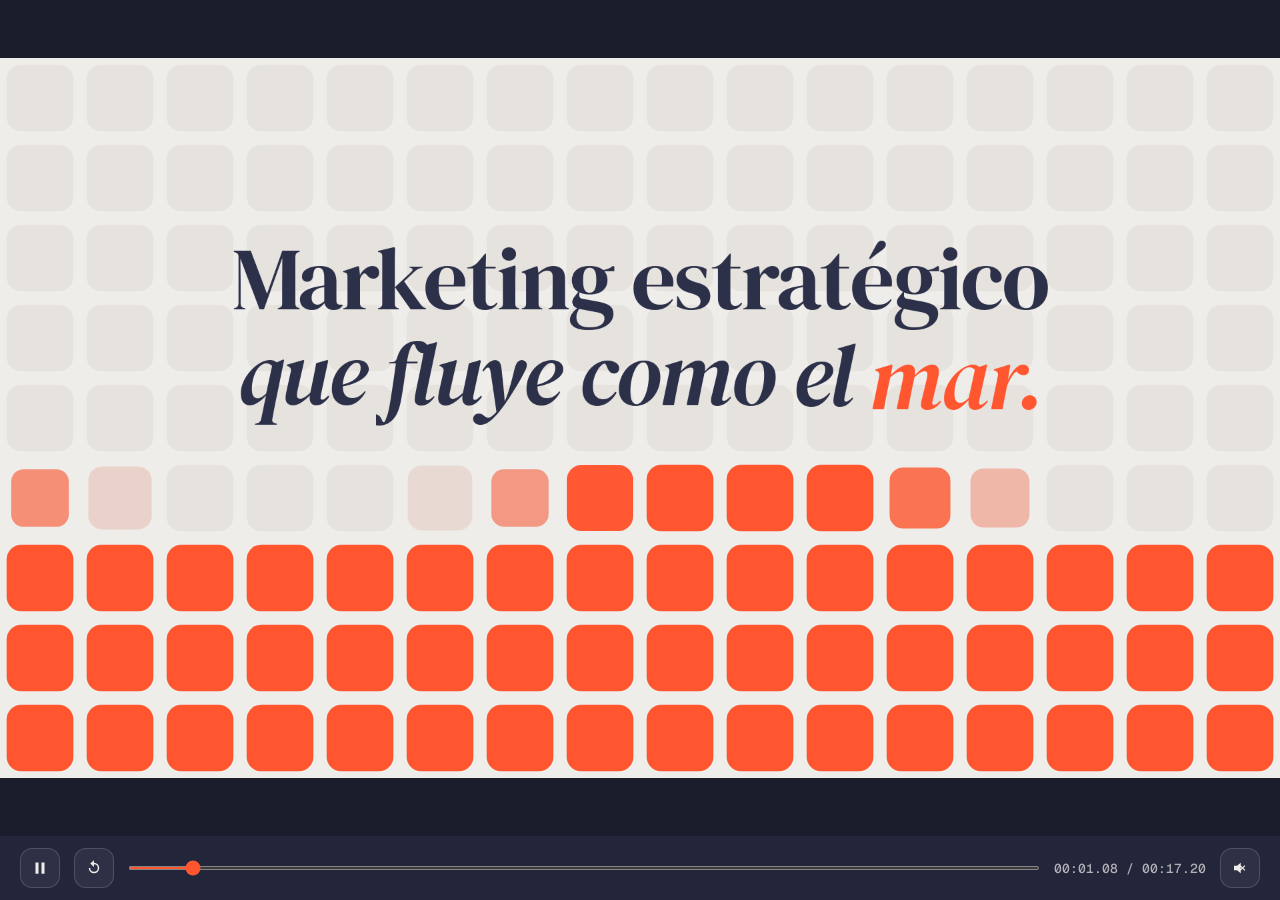
==== reel.html @ 208d17a3 "Add reel.html: Mares Reel 2026 motion piece" ====
<!doctype html>
<html lang="es">
<head>
<meta charset="utf-8">
<meta name="viewport" content="width=device-width, initial-scale=1">
<title>Mares — Reel 2026</title>
<link rel="preconnect" href="https://fonts.googleapis.com">
<link rel="preconnect" href="https://fonts.gstatic.com" crossorigin>
<link href="https://fonts.googleapis.com/css2?family=DM+Serif+Display:ital@0;1&family=Geist+Mono:wght@400;500&family=Inter:wght@400;500;600;700&display=block" rel="stylesheet">
<style>
:root{--cream:#EFEDEA;--cream2:#E6E3DE;--card:#F7F6F3;--navy:#2C3049;--navy2:#23263B;--plum:#6B3F5C;--orange:#FF5630;--muted:#7D8094;--grain:url("data:image/svg+xml,%3Csvg xmlns='http://www.w3.org/2000/svg' width='180' height='180'%3E%3Cfilter id='n'%3E%3CfeTurbulence type='fractalNoise' baseFrequency='.85' numOctaves='3' stitchTiles='stitch'/%3E%3CfeColorMatrix values='0 0 0 0 1 0 0 0 0 1 0 0 0 0 1 0 0 0 .9 0'/%3E%3C/filter%3E%3Crect width='100%25' height='100%25' filter='url(%23n)'/%3E%3C/svg%3E");}*{box-sizing:border-box;margin:0;padding:0}html,body{height:100%;background:#1B1D2C;overflow:hidden}body{font-family:"Inter",system-ui,sans-serif;color:var(--navy);-webkit-font-smoothing:antialiased}#app{position:fixed;inset:0;display:flex;flex-direction:column}#viewport{position:relative;flex:1;overflow:hidden}#stage{position:absolute;left:0;top:0;width:1920px;height:1080px;overflow:hidden;background:var(--cream);transform-origin:0 0}#stage .a{position:absolute}svg.logo,svg.ola{display:block;fill:currentColor;overflow:visible}.serif{font-family:"DM Serif Display",Georgia,serif;font-weight:400;letter-spacing:-0.02em}.mono{font-family:"Geist Mono",ui-monospace,monospace}.line{white-space:nowrap}.m{display:inline-block;overflow:hidden;vertical-align:top;padding:.1em .08em .16em;margin:-.1em -.08em -.16em}.w{display:inline-block;will-change:transform}.o{color:#FF5630;font-weight:inherit}.oi{color:#FF5630;font-weight:inherit;font-style:italic}.grad{background:radial-gradient(62% 70% at 0% 0%,rgba(255,86,48,.95),rgba(255,86,48,0) 70%),radial-gradient(66% 74% at 100% 100%,rgba(255,86,48,.9),rgba(255,86,48,0) 70%),radial-gradient(70% 70% at 70% 30%,rgba(107,63,92,.55),rgba(107,63,92,0) 72%),#2C3049}.grain::after{content:"";position:absolute;inset:0;background-image:var(--grain);opacity:.2;mix-blend-mode:overlay;border-radius:inherit;pointer-events:none}.win{border-radius:26px;overflow:hidden;box-shadow:0 50px 90px -40px rgba(35,38,59,.55),0 2px 0 rgba(255,255,255,.04) inset}.win.dark{background:#23263B;color:#EFEDEA;border:1px solid rgba(239,237,234,.08)}.win.light{background:#F7F6F3;color:#2C3049;border:1px solid rgba(44,48,73,.1)}.tbar{left:0;top:0;width:100%;height:56px;display:flex;align-items:center;justify-content:center;font-size:17px;font-weight:500}.dark .tbar{background:#1E2133;color:rgba(239,237,234,.6);border-bottom:1px solid rgba(239,237,234,.06)}.light .tbar{background:#EFEDEA;color:rgba(44,48,73,.6);border-bottom:1px solid rgba(44,48,73,.08)}.dots{position:absolute;left:24px;top:21px;display:flex;gap:9px}.dots i{width:14px;height:14px;border-radius:50%;display:block}.btn{display:flex;align-items:center;justify-content:center;border-radius:999px;font-weight:600;font-size:20px;white-space:nowrap}.chip{display:flex;align-items:center;justify-content:center;border-radius:999px;font-size:17px;font-weight:500;white-space:nowrap;padding:0 18px;height:40px}#controls{flex:0 0 64px;display:flex;align-items:center;gap:14px;padding:0 20px;background:#23263B;color:#EFEDEA;font:500 14px "Inter",system-ui,sans-serif}#controls button{width:40px;height:40px;border-radius:12px;border:1px solid rgba(239,237,234,.16);background:rgba(239,237,234,.06);color:#EFEDEA;cursor:pointer;display:flex;align-items:center;justify-content:center}#controls button:hover{background:rgba(255,86,48,.25);border-color:#FF5630}#controls button:focus-visible,#scrub:focus-visible{outline:2px solid #FF5630;outline-offset:2px}#controls svg{width:18px;height:18px;fill:currentColor}#scrub{flex:1;accent-color:#FF5630;height:4px;cursor:pointer}#time{font-family:"Geist Mono",ui-monospace,monospace;font-size:13px;color:rgba(239,237,234,.7);min-width:120px;text-align:right;white-space:nowrap}@media (max-width:560px){#time{display:none}#controls{gap:10px;padding:0 12px}}#sound[aria-pressed="true"]{background:#FF5630;border-color:#FF5630}body.render #controls{display:none}body.render{background:#EFEDEA}body.embed #controls{display:none}html:has(body.embed),body.embed{background:#EFEDEA}
</style>
</head>
<body>

<svg width="0" height="0" style="position:absolute" aria-hidden="true">
  <defs>
    <filter id="mb0" x="-20%" y="-5%" width="140%" height="110%"><feGaussianBlur stdDeviation="0 0"/></filter>
    <filter id="mb1" x="-20%" y="-5%" width="140%" height="110%"><feGaussianBlur stdDeviation="0 0"/></filter>
    <filter id="mb2" x="-20%" y="-5%" width="140%" height="110%"><feGaussianBlur stdDeviation="0 0"/></filter>
  </defs>
</svg>
<div id="app">
  <div id="viewport"><div id="stage" role="img" aria-label="Reel animado de Agencia Mares: marketing estratégico, pauta, contenido y branding."></div></div>
  <div id="controls">
    <button id="play" aria-label="Reproducir"><svg viewBox="0 0 24 24"><path id="playIcon" d="M7 4.5v15l13-7.5z"/></svg></button>
    <button id="restart" aria-label="Reiniciar"><svg viewBox="0 0 24 24"><path d="M12 5V1.5L7 6l5 4.5V7a5 5 0 1 1-5 5H5a7 7 0 1 0 7-7z"/></svg></button>
    <input id="scrub" type="range" min="0" max="17.2" step="any" value="0" aria-label="Línea de tiempo">
    <span id="time">00:00.00 / 00:17.20</span>
    <button id="sound" aria-pressed="false" aria-label="Activar sonido"><svg viewBox="0 0 24 24"><path id="soundIcon" d="M4 9v6h4l5 4V5L8 9H4zm12.5 3l2.6-2.6-1.1-1.1-2.6 2.6-2.6-2.6-1.1 1.1 2.6 2.6-2.6 2.6 1.1 1.1 2.6-2.6 2.6 2.6 1.1-1.1z"/></svg></button>
  </div>
</div>
<script>
window.__boot=function(){"use strict";var e=17.2,t=/[?&]render\b/.test(location.search),o=/[?&]embed\b/.test(location.search);t&&document.body.classList.add("render"),o&&document.body.classList.add("embed");var r=document.getElementById("stage");function a(e,t,o){return t=null==t?0:t,o=null==o?1:o,Math.min(o,Math.max(t,e))}function n(e,t,o){return a((e-t)/(o-t))}function i(e,t,o){return e+(t-e)*o}function l(e){return e>=1?1:1-Math.pow(2,-10*e)}function s(e){return e<.5?4*e*e*e:1-Math.pow(-2*e+2,3)/2}function c(e){return e*e*e}function d(e){var t=1.70158;return 1+2.70158*Math.pow(e-1,3)+t*Math.pow(e-1,2)}function f(e){return[parseInt(e.substr(1,2),16),parseInt(e.substr(3,2),16),parseInt(e.substr(5,2),16)]}function u(e,t,o){var r=f(e),a=f(t);return"rgb("+Math.round(i(r[0],a[0],o))+","+Math.round(i(r[1],a[1],o))+","+Math.round(i(r[2],a[2],o))+")"}function p(e,t,o,a,n){var i=document.createElement(n||"div");if(i.className="a"+(t?" "+t:""),o)for(var l in o)i.style[l]=o[l];return null!=a&&(i.innerHTML=a),(e||r).appendChild(i),i}function x(e){return e+"px"}function g(e,t,o,r,a,n,i,l){return(i=i||{}).left=x(t),i.top=x(o),null!=r&&(i.width=x(r)),null!=a&&(i.height=x(a)),p(e,n,i,l)}function m(e,t,o){e.style.transform=t,null!=o&&(e.style.opacity=o)}function v(e,t){e.style.visibility=t?"visible":"hidden"}var h='<svg class="logo" viewBox="0 0 1044 636"><use href="#mares-palabra" width="1044" height="636"/></svg>',y='<svg class="ola" viewBox="0 0 1052 289"><use href="#mares-ola" width="1052" height="289"/></svg>';function b(e,t,o,r,a,n){(a=a||{}).left=x(o),a.top=x(r);var i=p(e,"line "+(n||""),a),l=[],s=t.split(/ (?![^<>]*>)/);return s.forEach(function(e,t){var o=document.createElement("span");o.className="m";var r=document.createElement("span");r.className="w",r.innerHTML=e,o.appendChild(r),i.appendChild(o),t<s.length-1&&i.appendChild(document.createTextNode(" ")),l.push(r)}),{wrap:i,items:l}}function w(e,t,o,r,a,i,s,d){r=null==r?.085:r,a=a||.55,s=null==s?.03:s,d=d||.32;for(var f=0;f<e.items.length;f++){var u=o+f*r,p=110*(1-l(n(t,u,u+a)));if(null!=i){var x=i+f*s;p-=110*c(n(t,x,x+d))}e.items[f].style.transform="translateY("+p.toFixed(2)+"%)"}}for(var S="#EFEDEA",A="#E6E3DE",E="#F7F6F3",F="#2C3049",k="#23263B",M="#6B3F5C",T="#FF5630",z="#7D8094",R=g(r,40,1028,600,24,"mono",{fontSize:"16px",letterSpacing:".14em",color:z},"AGENCIA MARES — REEL 2026"),C=g(r,1480,1028,400,24,"mono",{fontSize:"16px",letterSpacing:".08em",color:z,textAlign:"right"},""),I=g(r,1480,46,400,24,"mono",{fontSize:"16px",letterSpacing:".14em",color:z,textAlign:"right"},"MARKETING ESTRATÉGICO"),L=g(r,0,0,1920,1080),V=[],q=0;q<9;q++)for(var D=0;D<16;D++)V.push({c:D,r:q,e:g(L,120*D+10,120*q+10,100,100,"",{borderRadius:"22px",background:A})});var B=b(r,"Marketing estratégico",0,262,{width:"1920px",textAlign:"center",fontSize:"132px",lineHeight:"1.05",color:F},"serif"),H=b(r,'que fluye como el <b class="o">mar.</b>',0,404,{width:"1920px",textAlign:"center",fontSize:"132px",lineHeight:"1.05",color:F,fontStyle:"italic"},"serif"),P=g(r,910,490,100,100,"",{borderRadius:"22px",background:T,overflow:"hidden"}),O=p(P,"grad grain",{inset:"0",borderRadius:"inherit"}),N=p(P,"",{left:"14%",width:"72%",top:"50%",color:S});N.innerHTML=h;var W=p(P,"mono",{left:"7%",bottom:"5.5%",fontSize:"0.9em",letterSpacing:".14em",color:"rgba(239,237,234,.75)",whiteSpace:"nowrap"},"MAR — ES · 2026"),G=b(r,"Hola, somos",930,300,{fontSize:"36px",color:z,fontWeight:"500"}),_=b(r,"Mares.",922,352,{fontSize:"190px",lineHeight:"1",color:F},"serif"),U=b(r,"Marketing estratégico para marcas que quieren fluir, adaptarse y conectar.",930,610,{fontSize:"40px",lineHeight:"1.3",color:F,whiteSpace:"normal",width:"800px",fontWeight:"500",letterSpacing:"-0.01em"});function j(e,t){var o=g(r,160,140,1600,880,"win "+e),a=p(o,"tbar",null,t);p(a,"dots",null,"<i style='background:#FF5F57'></i><i style='background:#FEBC2E'></i><i style='background:#28C840'></i>");return o}var Y=j("dark","Mares Ads — Administrador de campañas"),X=g(Y,0,56,220,824,"",{background:"#1E2133",borderRight:"1px solid rgba(239,237,234,.06)"});["Resumen","Campañas","Públicos","Creativos","Informes"].forEach(function(e,t){g(X,0,28+58*t,220,46,"",{display:"flex",alignItems:"center",paddingLeft:"32px",fontSize:"19px",fontWeight:1===t?"600":"500",color:1===t?S:"rgba(239,237,234,.5)",background:1===t?"rgba(255,86,48,.12)":"none",borderLeft:1===t?"4px solid #FF5630":"4px solid transparent"},e)}),g(Y,260,80,600,22,"mono",{fontSize:"15px",letterSpacing:".16em",color:"rgba(239,237,234,.5)"},"CAMPAÑA"),g(Y,260,104,900,60,"serif",{fontSize:"46px",color:S,whiteSpace:"nowrap"},"Lanzamiento de temporada"),g(Y,850,116,140,38,"chip",{background:"rgba(239,237,234,.08)",color:"rgba(239,237,234,.8)",fontSize:"16px",height:"38px"},"<span style='width:9px;height:9px;border-radius:50%;background:#FF5630;display:inline-block;margin-right:9px'></span>Activa");var K=g(Y,1340,90,200,58,"btn",{background:T,color:"#fff"},"Publicar"),Q=g(Y,260,190,380,470,"",{border:"2px dashed rgba(239,237,234,.22)",borderRadius:"26px",display:"flex",alignItems:"center",justifyContent:"center",fontSize:"18px",color:"rgba(239,237,234,.45)"},"Suelta tu creativo aquí");g(Y,260,690,380,22,"mono",{fontSize:"14px",letterSpacing:".16em",color:"rgba(239,237,234,.5)"},"UBICACIONES");var Z=["Feed","Reels","Historias"].map(function(e,t){return g(Y,260+[0,96,198][t],724,null,null,"chip",{background:"rgba(239,237,234,.08)",color:S},e)}),J=[["Alcance",128.4,function(e){return e.toFixed(1)+"K"},"▲ 24%"],["Clics",4912,function(e){return Math.round(e).toLocaleString("es-CO")},"▲ 18%"],["CTR",3.8,function(e){return e.toFixed(1)+"%"},"▲ 0.6 pts"],["ROAS",4.6,function(e){return e.toFixed(1)+"x"},"▲ 1.2x"]],$=J.map(function(e,t){var o=g(Y,680+222*t,190,206,150,"",{background:"#2C3049",borderRadius:"18px"});return g(o,22,20,170,22,"",{fontSize:"16px",color:"rgba(239,237,234,.6)"},e[0]),{b:o,v:g(o,22,52,180,50,"mono",{fontSize:"40px",color:S,fontWeight:"500"},"0"),d:g(o,22,108,180,22,"",{fontSize:"15px",color:T,fontWeight:"600"},e[3])}}),ee=g(Y,680,360,880,300,"",{background:"#2C3049",borderRadius:"18px"});g(ee,26,22,500,24,"",{fontSize:"17px",color:"rgba(239,237,234,.65)"},"Rendimiento · últimos 14 días");var te=[58,70,66,88,82,104,100,122,134,128,154,170,186,212].map(function(e,t){return g(ee,40+59*t,64,38,212,"",{borderRadius:"8px 8px 4px 4px",background:t>=10?T:"rgba(239,237,234,.2)",transformOrigin:"50% 100%",top:x(276-e),height:x(e)})}),oe=g(Y,680,680,880,150,"",{background:"#2C3049",borderRadius:"18px"});g(oe,26,22,500,24,"",{fontSize:"17px",color:"rgba(239,237,234,.65)"},"Público");var re=["25–44 años","Gastronomía","Café de especialidad","Radio 10 km"].map(function(e,t){return g(oe,26+[0,150,320,560][t],70,null,null,"chip",{background:"rgba(255,86,48,.14)",color:S,border:"1px solid rgba(255,86,48,.35)"},e)}),ae=j("light","Calendario de contenido — Mares");g(ae,40,80,600,22,"mono",{fontSize:"15px",letterSpacing:".16em",color:z},"CALENDARIO DE CONTENIDO"),g(ae,40,104,700,60,"serif",{fontSize:"46px",color:F},"Octubre 2026");var ne=g(ae,770,90,240,58,"btn",{background:T,color:"#fff"},"Programar");["L","M","M","J","V","S","D"].forEach(function(e,t){g(ae,40+140*t,176,130,20,"mono",{fontSize:"14px",color:z,paddingLeft:"14px"},e)});for(var ie={2:["Reel",T],3:["Carrusel",F],6:["Historia",M],8:["Reel",T],10:["Carrusel",F],13:["Live",M],15:["Reel",T],17:["Historia",M],20:["Carrusel",F],22:["Reel",T],24:["Historia",M],27:["Reel",T],29:["Carrusel",F]},le=[],se=0;se<35;se++){var ce=se-1,de=40+se%7*140,fe=206+122*Math.floor(se/7),ue=g(ae,de,fe,130,112,"",{background:ce>=1&&ce<=31?S:"transparent",borderRadius:"14px"});ce>=1&&ce<=31&&(g(ue,14,10,60,20,"mono",{fontSize:"15px",color:z},String(ce)),ie[ce]&&le.push(g(ue,10,60,110,38,"",{background:ie[ce][1],color:"#fff",borderRadius:"10px",fontSize:"16px",fontWeight:"600",display:"flex",alignItems:"center",justifyContent:"center"},ie[ce][0])))}var pe=g(ae,1070,92,490,756,"",{border:"10px solid #2C3049",borderRadius:"52px",background:"#fff",overflow:"hidden"});g(pe,26,34,70,70,"",{borderRadius:"50%",background:T,color:S,display:"flex",alignItems:"center",justifyContent:"center"},"<div style='width:46px'>"+y+"</div>");g(pe,112,40,300,30,"",{fontSize:"23px",fontWeight:"600",color:F},"Mares"),g(pe,112,72,320,24,"",{fontSize:"16px",color:z},"Fluir, adaptarse y conectar."),g(pe,26,126,418,1,"",{background:"rgba(44,48,73,.1)"});var xe=154,ge=[["grad","<div class='serif' style='position:absolute;left:16px;bottom:10px;font-size:46px;color:#EFEDEA'>Mar</div>"],[T,"<div style='position:absolute;left:24px;right:24px;top:52px;color:#EFEDEA'>"+y+"</div>"],[A,"<div class='serif' style='position:absolute;left:14px;top:46px;font-size:44px;font-style:italic;color:#2C3049'>fluye</div>"],[F,"<div style='position:absolute;left:24px;right:24px;top:52px;color:#FF5630'>"+y+"</div>"],["grad","<div style='position:absolute;left:30px;right:30px;top:40px;color:#EFEDEA'>"+h+"</div>"],[A,"<div class='serif' style='position:absolute;left:14px;top:44px;font-size:52px;color:#2C3049'>360°</div>"],[T,"<div class='serif' style='position:absolute;left:16px;bottom:8px;font-size:60px;color:#2C3049'>es</div>"],[F,"<div class='mono' style='position:absolute;left:14px;top:14px;font-size:14px;letter-spacing:.14em;color:#EFEDEA'>REEL ▶</div>"],[M,"<div style='position:absolute;left:24px;right:24px;top:52px;color:#EFEDEA'>"+y+"</div>"]].map(function(e,t){return g(pe,t%3*158+0,142+158*Math.floor(t/3),xe,xe,"grad"===e[0]?"grad grain":"",{background:"grad"===e[0]?"":e[0],overflow:"hidden"},e[1])}),me=g(ae,330,810,420,52,"btn",{background:F,color:S,fontSize:"18px",fontWeight:"500"},"✓ 13 publicaciones programadas"),ve=j("light","Manual de marca — Mares 2026");g(ve,40,80,600,22,"mono",{fontSize:"15px",letterSpacing:".16em",color:z},"IDENTIDAD VISUAL"),g(ve,40,104,700,60,"serif",{fontSize:"46px",color:F},"Manual de marca");var he=g(ve,1320,90,240,58,"btn",{background:T,color:"#fff"},"Exportar"),ye=g(ve,40,176,960,370,"",{background:S,borderRadius:"22px",overflow:"hidden"}),be=g(ye,220,30,0,317,"",{overflow:"hidden"}),we=(g(be,0,0,520,317,"",{color:F},h),g(ye,220,24,3,330,"",{background:T,borderRadius:"2px"})),Se=[["Crema",S,"#EFEDEA",F],["Azul profundo",F,"#2C3049",S],["Naranja",T,"#FF5630","#fff"]].map(function(e,t){var o=g(ve,40+328*t,570,304,262,"",{background:e[1],borderRadius:"22px",border:0===t?"1px solid rgba(44,48,73,.14)":"none",color:e[3],transformOrigin:"50% 80%"});return g(o,24,174,260,26,"",{fontSize:"20px",fontWeight:"600"},e[0]),g(o,24,206,260,24,"mono",{fontSize:"17px",opacity:".8"},e[2]),o}),Ae=g(ve,1040,176,520,320,"",{background:S,borderRadius:"22px",overflow:"hidden"});g(Ae,28,24,300,20,"mono",{fontSize:"14px",letterSpacing:".16em",color:z},"TIPOGRAFÍAS");var Ee=g(Ae,28,56,240,150,"serif",{fontSize:"140px",lineHeight:"1",color:F},"Aa"),Fe=g(Ae,280,62,240,150,"",{fontSize:"124px",lineHeight:"1",fontWeight:"600",letterSpacing:"-0.04em",color:T},"Aa");g(Ae,28,234,240,26,"",{fontSize:"19px",fontWeight:"600"},"DM Serif Display"),g(Ae,280,234,240,26,"",{fontSize:"19px",fontWeight:"600"},"TT Interphases"),g(Ae,28,264,240,22,"",{fontSize:"15px",color:z},"Títulos"),g(Ae,280,264,240,22,"",{fontSize:"15px",color:z},"Textos");var ke=g(ve,1040,516,520,316,"",{background:F,borderRadius:"22px",color:S});g(ke,30,28,400,20,"mono",{fontSize:"14px",letterSpacing:".16em",color:"rgba(239,237,234,.55)"},"PERSONALIDAD");var Me="Mares es ese amigo que te acompaña, te escucha y te inspira.",Te=g(ke,30,70,460,230,"serif",{fontSize:"38px",lineHeight:"1.24",letterSpacing:"-0.01em"}),ze=document.createElement("span"),Re=document.createElement("span");Re.style.color="transparent",Te.appendChild(ze),Te.appendChild(Re),r.appendChild(P);var Ce=g(r,0,0,1920,1080),Ie=b(Ce,"Marcas que ya navegan con nosotros",0,104,{width:"1920px",textAlign:"center",fontSize:"72px",color:F},"serif"),Le=[5,2,9,0,7,4,11,1,6,10,3,8],Ve=[["name","Veredal",A,F],["ola","",T,S],["name","Cosku",A,F],["name","Beat",F,S],["name","Lucía Bakery",A,F],["logo","","grad",S],["name","Coffee Party",T,S],["mono","MARKETING 360°",A,z],["name","Fuds",F,S],["name","Proyectados",A,F],["ola","",A,F],["name","Tu marca aquí",T,F]].map(function(e,t){var o=164+404*(t%4),r=258+244*Math.floor(t/4),a="";return"name"===e[0]&&(a="<div class='serif' style='position:absolute;inset:0;display:flex;align-items:center;justify-content:center;font-size:58px;font-style:italic;color:"+e[3]+"'>"+e[1]+"</div>"),"mono"===e[0]&&(a="<div class='mono' style='position:absolute;inset:0;display:flex;align-items:center;justify-content:center;font-size:24px;letter-spacing:.2em;color:"+e[3]+"'>"+e[1]+"</div>"),"ola"===e[0]&&(a="<div style='position:absolute;left:90px;right:90px;top:70px;color:"+e[3]+"'>"+y+"</div>"),"logo"===e[0]&&(a="<div style='position:absolute;left:110px;right:110px;top:36px;color:"+e[3]+"'>"+h+"</div>"),{e:g(Ce,o,r,380,220,"grad"===e[2]?"grad grain":"",{background:"grad"===e[2]?"":e[2],borderRadius:"26px",overflow:"hidden"},a),cx:o+190,cy:r+110,ord:Le[t]}}),qe=b(r,'Lo que hacemos, <b class="oi">se</b> <b class="oi">nota.</b>',160,120,{fontSize:"104px",color:F},"serif"),De=[],Be=g(r,160,350,520,600,"grad grain",{borderRadius:"34px",overflow:"hidden",color:S}),He=[0,1,2].map(function(e){var t=g(Be,28+158*e,28,150,5,"",{background:"rgba(239,237,234,.3)",borderRadius:"3px",overflow:"hidden"});return g(t,0,0,150,5,"",{background:S,transformOrigin:"0 50%"})});g(Be,28,56,48,48,"",{borderRadius:"14px",background:T,display:"flex",alignItems:"center",justifyContent:"center"},"<div style='width:34px'>"+y+"</div>"),g(Be,88,58,300,22,"",{fontSize:"18px",fontWeight:"600"},"Mares"),g(Be,88,80,300,20,"",{fontSize:"15px",opacity:".7"},"Historia visual");var Pe=["Historias","que se","quedan."].map(function(e,t){return g(Be,30,296+76*t,460,80,"serif",{fontSize:"78px",lineHeight:"1",fontStyle:2===t?"italic":"normal"},e)});g(Be,30,552,400,20,"mono",{fontSize:"14px",letterSpacing:".16em",opacity:".7"},"01 — CONTENIDO"),De.push(Be);var Oe=g(r,700,350,520,600,"",{borderRadius:"34px",background:E,border:"1px solid rgba(44,48,73,.1)",overflow:"hidden"});g(Oe,30,34,400,20,"mono",{fontSize:"14px",letterSpacing:".16em",color:z},"02 — ESTRATEGIA"),g(Oe,30,62,460,50,"serif",{fontSize:"44px",color:F},"Flujo de trabajo");var Ne=["Diagnóstico de marca","Plan a la medida","Ejecución y contenido","Medición y ajuste"].map(function(e,t){var o=150+104*t;t<3&&g(Oe,63,o+72,2,32,"",{background:"rgba(44,48,73,.15)"});var r=g(Oe,30,o,460,72,"",{borderRadius:"18px",background:"#fff",border:"2px solid rgba(44,48,73,.1)"}),a=g(r,18,18,32,32,"",{borderRadius:"50%",border:"2px solid rgba(44,48,73,.2)",display:"flex",alignItems:"center",justifyContent:"center",color:"#fff",fontSize:"17px",fontWeight:"700"},"");g(r,66,20,300,30,"",{fontSize:"21px",fontWeight:"600",color:F},e);g(r,380,24,60,24,"mono",{fontSize:"15px",color:z,textAlign:"right"},"0"+(t+1));return{b:r,dot:a}});De.push(Oe);var We=g(r,1240,350,520,600,"",{borderRadius:"34px",background:F,overflow:"hidden",color:S});g(We,30,34,400,20,"mono",{fontSize:"14px",letterSpacing:".16em",color:"rgba(239,237,234,.55)"},"03 — PAUTA"),g(We,30,62,460,50,"serif",{fontSize:"44px"},"Cómo escalamos");var Ge=g(We,30,134,460,300,"",{background:k,borderRadius:"20px",overflow:"hidden"});Ge.innerHTML='<svg class="a" style="left:0;top:0" width="460" height="300" viewBox="0 0 460 300"><defs><linearGradient id="ar" x1="0" y1="0" x2="0" y2="1"><stop offset="0" stop-color="#FF5630" stop-opacity=".45"/><stop offset="1" stop-color="#FF5630" stop-opacity="0"/></linearGradient></defs><g stroke="rgba(239,237,234,.08)" stroke-width="1"><line x1="0" y1="75" x2="460" y2="75"/><line x1="0" y1="150" x2="460" y2="150"/><line x1="0" y1="225" x2="460" y2="225"/></g><path id="vArea" d="M0 262 C60 250 90 236 140 222 S230 200 270 160 S360 96 460 40 L460 300 L0 300Z" fill="url(#ar)" opacity="0"/><path id="vLine" d="M0 262 C60 250 90 236 140 222 S230 200 270 160 S360 96 460 40" fill="none" stroke="#FF5630" stroke-width="5" stroke-linecap="round" pathLength="1" stroke-dasharray="1" stroke-dashoffset="1"/><circle id="vDot" r="9" fill="#FF5630" stroke="#EFEDEA" stroke-width="3" cx="0" cy="262" opacity="0"/></svg>';var _e=Ge.querySelector("#vArea"),Ue=Ge.querySelector("#vLine"),je=Ge.querySelector("#vDot"),Ye=(g(We,30,462,56,56,"",{borderRadius:"50%",background:T,display:"flex",alignItems:"center",justifyContent:"center"},"<svg viewBox='0 0 24 24' width='22' height='22' fill='#fff'><path d='M7 4.5v15l13-7.5z'/></svg>"),g(We,104,486,386,6,"",{background:"rgba(239,237,234,.2)",borderRadius:"3px",overflow:"hidden"})),Xe=g(Ye,0,0,386,6,"",{background:T,transformOrigin:"0 50%"}),Ke=g(We,104,504,386,22,"mono",{fontSize:"15px",color:"rgba(239,237,234,.6)"},"");g(We,30,552,460,22,"",{fontSize:"17px",color:"rgba(239,237,234,.75)"},"Tutorial · Pauta que se escala con datos"),De.push(We);var Qe=[0,1,2].map(function(e){return document.querySelector("#mb"+e+" feGaussianBlur")});De.forEach(function(e,t){e.style.filter="url(#mb"+t+")"});var Ze=g(r,770,512,380,240,"",{overflow:"hidden"}),Je=g(Ze,0,0,380,233,"",{color:F},h),$e=g(r,0,790,1920,40,"",{textAlign:"center",fontSize:"28px",color:z,fontWeight:"500"},"Marketing estratégico · fluir, adaptarse y conectar"),et=g(r,40,40,56,56,"",{borderRadius:"14px",background:T,color:S,overflow:"hidden"}),tt=p(et,"",{left:"12%",width:"76%",top:"50%"});tt.innerHTML=y;var ot=g(r,0,0,80,80,"",{borderRadius:"50%",border:"3px solid #FF5630",opacity:"0"}),rt=g(r,0,0,36,42,"",{transformOrigin:"4px 4px"});rt.innerHTML='<svg width="36" height="42" viewBox="0 0 26 30" style="overflow:visible;filter:drop-shadow(0 3px 4px rgba(35,38,59,.35))"><path d="M3 3 L3 23.5 L8 18.8 L11.6 26.8 L15.2 25.2 L11.7 17.4 L18.4 17.4 Z" fill="#FF5630" stroke="#fff" stroke-width="2" stroke-linejoin="round" paint-order="stroke"/></svg><div style="position:absolute;left:24px;top:34px;padding:7px 16px 8px;border-radius:6px 16px 16px 16px;background:#FF5630;border:2px solid #fff;color:#fff;font:600 20px Inter,system-ui,sans-serif;white-space:nowrap;box-shadow:0 4px 10px -4px rgba(35,38,59,.4)">Agencia Mares</div>';function at(e){return 1900*(1-l(n(e,4,4.62)))-1980*s(n(e,6.3,6.64))}var nt={x:420,y:330},it=300,lt=230,st=500,ct=620,dt=560,ft=560,ut=dt-it,pt=ft-lt,xt=.76,gt={x:nt.x+ut*xt,y:nt.y+pt*xt},mt=[[3.55,1320,990],[3.85,dt,ft],[3.95,dt,ft],[4.55,gt.x,gt.y],[4.7,gt.x,gt.y],[5.95,1600,259],[6.3,1600,259],[6.95,1120,660],[7.95,1050,259],[8.3,1050,259],[8.95,760,560],[9.85,1600,259],[10.1,1600,259],[10.45,1640,700]];function vt(e){if(e<=mt[0][0])return{x:mt[0][1],y:mt[0][2]};for(var t=1;t<mt.length;t++)if(e<=mt[t][0]){var o=mt[t-1],r=mt[t],a=s(n(e,o[0],r[0]));return{x:i(o[1],r[1],a),y:i(o[2],r[2],a)}}var l=mt[mt.length-1];return{x:l[1],y:l[2]}}var ht=[[3.85,4.58],[6.1,6.22],[8.1,8.22],[9.95,10.07]],yt=[3.85,4.58,6.1,8.1,9.95];function bt(e){var t=0;return ht.forEach(function(o){var r=n(e,o[0],o[0]+.06)*(1-n(e,o[1],o[1]+.08));t=Math.max(t,r)}),t}function wt(e){var t=Math.floor(e),o=Math.floor(100*(e-t)+1e-6);return"00:"+(t<10?"0":"")+t+"."+(o<10?"0":"")+o}function St(t){t=a(t,0,e),C.textContent=wt(t)+" / 00:17.20";var o=t>=10.2&&t<12.08,r=(1-n(t,10.15,10.3)+n(t,11.95,12.15))*n(t,2.6,2.95);R.style.opacity=C.style.opacity=I.style.opacity=a(r);var f=t<2.95;if(v(L,f),f)for(var p=3.4*l(n(t,.1,2)),g=0;g<V.length;g++){var h=V[g],y=8-h.r,b=.012*(h.c+h.r),E=l(n(t,b,b+.5)),k=a(1.6*(p+.55*Math.sin(.55*h.c-3*t)-y)),M=Math.hypot(h.c-7.5,h.r-4)/8.6,z=c(n(t,2.28+.22*M,2.52+.22*M)),q=E*(1-.14*Math.sin(Math.PI*k))*(1-z);h.e.style.background=u(A,T,k),h.e.style.transform="scale("+q.toFixed(4)+")"}v(B.wrap,t<2.6),v(H.wrap,t<2.6),w(B,t,.25,.085,.55,2,.03,.3),w(H,t,.5,.085,.55,2.06,.03,.3);var D=t>=2.28&&t<6.66;if(v(P,D),D){var j,X,ee,oe,ie,se=d(n(t,2.28,2.48)),ce=l(n(t,2.45,3.15));if(t<3.95)j=i(910,it,ce),X=i(490,lt,ce),ee=i(100,st,ce),oe=i(100,ct,ce),ie=i(22,36,ce);else{var de=vt(Math.min(t,4.58)),fe=s(n(t,3.95,4.55)),ue=i(1,xt,fe);ee=st*ue,oe=ct*ue,j=de.x-ut*ue,X=de.y-pt*ue,ie=i(36,26,fe),t>=4.58&&(j=nt.x+at(t),X=nt.y)}P.style.left=x(j),P.style.top=x(X),P.style.width=x(ee),P.style.height=x(oe),P.style.borderRadius=x(ie),P.style.fontSize=x(18*ee/500);var pe=t>=3.85&&t<4.58?1:0;P.style.boxShadow=pe?"0 40px 60px -30px rgba(35,38,59,.6)":"none",P.style.transform="scale("+(se*(1+.03*n(t,3.85,3.95)*(1-n(t,4.5,4.58)))).toFixed(4)+") rotate("+(-2*n(t,3.9,4.1)*(1-n(t,4.4,4.58))).toFixed(3)+"deg)",O.style.opacity=n(t,2.5,2.95),N.style.opacity=n(t,2.75,3.1),N.style.transform="translateY(-50%) scale("+i(.9,1,l(n(t,2.75,3.3)))+")",W.style.opacity=n(t,2.95,3.3)}var xe=c(n(t,3.95,4.25));[G,_,U].forEach(function(e){v(e.wrap,t>=2.7&&t<4.3),e.wrap.style.opacity=1-xe,e.wrap.style.transform="translateX("+-60*xe+"px)"}),w(G,t,2.85,.085,.55),w(_,t,3,.085,.6),w(U,t,3.15,.03,.55);var ye=at(t);v(Y,t>=4&&t<6.66),Y.style.transform="translateX("+ye.toFixed(1)+"px)",Q.style.opacity=1-n(t,4.5,4.62),Z.forEach(function(e,o){var r=l(n(t,4.7+.07*o,5.2+.07*o));m(e,"translateY("+16*(1-r)+"px)",r)}),$.forEach(function(e,o){var r=l(n(t,4.8+.1*o,5.9+.1*o));e.v.textContent=J[o][2](J[o][1]*r),e.d.style.opacity=n(t,5.4+.1*o,5.7+.1*o)}),te.forEach(function(e,o){var r=l(n(t,4.95+.05*o,5.6+.05*o));e.style.transform="scaleY("+r.toFixed(4)+")"}),re.forEach(function(e,o){var r=l(n(t,5.3+.08*o,5.8+.08*o));m(e,"translateY("+16*(1-r)+"px)",r)});var Ae=t>=6.12;K.textContent=Ae?"Publicado ✓":"Publicar",K.style.background=Ae?S:T,K.style.color=Ae?F:"#fff",K.style.transform="scale("+(1-.06*bt(t)*(t>6&&t<6.3?1:0))+")";var ke=function(e){return 1900*(1-l(n(e,6.42,6.95)))-1980*s(n(e,8.3,8.64))}(t);v(ae,t>=6.42&&t<8.66),ae.style.transform="translateX("+ke.toFixed(1)+"px)",le.forEach(function(e,o){var r=6.85+.065*o,a=l(n(t,r,r+.45));m(e,"translateY("+-22*(1-a)+"px) scale("+i(.8,1,a)+")",a)}),ge.forEach(function(e,o){var r=7+.09*(8-o);m(e,"scale("+a(d(n(t,r,r+.4)),0,1.2)+")",n(t,r,r+.15))});var Te=t>=8.12;ne.textContent=Te?"Programado ✓":"Programar",ne.style.background=Te?F:T,ne.style.transform="scale("+(1-.06*(t>8&&t<8.3?bt(t):0))+")";var Le=l(n(t,8.14,8.45));m(me,"translateY("+30*(1-Le)+"px)",Le);var Be=function(e){return 1900*(1-l(n(e,8.4,8.92)))}(t),Oe=c(n(t,10.15,10.45));v(ve,t>=8.4&&t<10.46),ve.style.transform="translateX("+Be.toFixed(1)+"px) translateY("+-40*Oe+"px) scale("+(1-.12*Oe)+")",ve.style.opacity=1-Oe;var We=s(n(t,8.78,9.4));be.style.width=x(520*We),we.style.transform="translateX("+520*We+"px)",we.style.opacity=We>0&&We<1?1:0,Se.forEach(function(e,o){var r=9+.1*o,l=d(n(t,r,r+.42));m(e,"translateY("+30*(1-a(l))+"px) scale("+i(.86,1,l)+")",n(t,r,r+.12))});var Ge=l(n(t,9.05,9.55));m(Ee,"translateY("+50*(1-Ge)+"px)",Ge);var Ye=l(n(t,9.15,9.65));m(Fe,"translateY("+50*(1-Ye)+"px)",Ye);var dt=Math.round(60*n(t,9.3,9.95));ze.textContent=Me.slice(0,dt),Re.textContent=Me.slice(dt);var ft=t>=9.97;he.textContent=ft?"Exportado ✓":"Exportar",he.style.background=ft?F:T,he.style.transform="scale("+(1-.06*(t>9.9&&t<10.15?bt(t):0))+")";var gt=n(t,3.55,3.7)*(1-n(t,10.22,10.42));v(rt,gt>0);var mt=vt(t),ht=bt(t);rt.style.opacity=gt,rt.style.transform="translate("+(mt.x-4).toFixed(1)+"px,"+(mt.y-4).toFixed(1)+"px) scale("+(1-.12*ht).toFixed(4)+")";var St=0,At="";if(yt.forEach(function(e){if(t>=e&&t<e+.55){var o=n(t,e,e+.55),r=vt(e);St=.9*(1-o),At="translate("+(r.x-40)+"px,"+(r.y-40)+"px) scale("+(.3+1.5*l(o))+")"}}),ot.style.opacity=St,At&&(ot.style.transform=At),v(Ce,o),o){var Et=1+.06*n(t,10.25,11.6);Ce.style.transform="scale("+Et+")",Ce.style.transformOrigin="960px 560px",w(Ie,t,10.3,.06,.55,11.55,.02,.3),Ve.forEach(function(e){var o=10.28+.045*e.ord,r=l(n(t,o,o+.45)),a=11.6+.018*e.ord,s=c(n(t,a,a+.38)),d=e.cx-960,f=e.cy-600,u=Math.hypot(d,f)||1,p=d/u*900*s,x=f/u*700*s;m(e.e,"translate("+p.toFixed(1)+"px,"+x.toFixed(1)+"px) scale("+(i(1.55,1,r)*(1+.35*s)).toFixed(4)+")",r*(1-s))})}var Ft=t>=12.05&&t<15.6;if(v(qe.wrap,Ft),w(qe,t,12.15,.085,.55,15.12,.03,.3),De.forEach(function(e,o){if(v(e,Ft),Ft){var r=s(t),a=60*Math.abs(s(t)-s(t-1/60)),i=Math.min(48,a/140);Qe[o].setAttribute("stdDeviation",i.toFixed(2)+" 0"),e.style.transform="translateX("+r.toFixed(1)+"px)"}function s(e){var t=12.22+.16*o,r=l(n(e,t,t+.8)),a=15.12+.06*o;return 1500*(1-r)-2300*c(n(e,a,a+.36))}}),Ft){He.forEach(function(e,o){var r=12.9+.8*o;e.style.transform="scaleX("+n(t,r,r+.8).toFixed(4)+")"}),Pe.forEach(function(e,o){var r=l(n(t,12.85+.09*o,13.45+.09*o));m(e,"translateY("+40*(1-r)+"px)",r)}),Ne.forEach(function(e,o){var r=n(t,13.05+.42*o,13.2+.42*o);e.b.style.borderColor=r>.5?"#FF5630":"rgba(44,48,73,.1)",e.dot.style.background=r>.5?"#FF5630":"transparent",e.dot.style.borderColor=r>.5?"#FF5630":"rgba(44,48,73,.2)",e.dot.textContent=r>.5?"✓":"",e.b.style.transform="scale("+(1+.04*Math.sin(Math.PI*r))+")"});var kt=s(n(t,12.95,14.3));if(Ue.setAttribute("stroke-dashoffset",(1-kt).toFixed(4)),_e.setAttribute("opacity",(.9*n(t,13.6,14.4)).toFixed(3)),kt>0){var Mt=Ue.getPointAtLength(kt*Ue.getTotalLength());je.setAttribute("cx",Mt.x.toFixed(1)),je.setAttribute("cy",Mt.y.toFixed(1))}je.setAttribute("opacity",kt>.02?1:0);var Tt=n(t,12.9,15.1);Xe.style.transform="scaleX("+Tt.toFixed(4)+")";var zt=Math.floor(134*Tt);Ke.textContent="0"+Math.floor(zt/60)+":"+(zt%60<10?"0":"")+zt%60+" / 02:14"}var Rt=t>=2.75,Ct=l(n(t,2.75,3.15)),It=o?1*(1-n(t,10.15,10.3))+n(t,11.95,12.15):1;o&&(It=Math.max(1-n(t,10.15,10.3),n(t,11.95,12.15)));var Lt=l(n(t,15.48,16.1)),Vt=i(56,168,Lt),qt=i(40,876,Lt),Dt=i(40,300,Lt);et.style.left=x(qt),et.style.top=x(Dt),et.style.width=x(Vt),et.style.height=x(Vt),et.style.borderRadius=x(i(14,42,Lt)),v(et,Rt),et.style.opacity=Ct*It,et.style.transform="scale("+i(.6,1,Ct)+")",tt.style.transform="translateY(-50%) rotate("+-4*Math.sin(2.2*t)+"deg)";var Bt=l(n(t,15.86,16.5));v(Ze,t>=15.8),Je.style.transform="translateY("+105*(1-Bt)+"%)";var Ht=l(n(t,16.2,16.75));v($e,t>=16.15),m($e,"translateY("+30*(1-Ht)+"px)",Ht)}var At={clicks:[3.85,4.58,6.1,8.1,9.95],whooshes:[[2.32,.5],[4,.55],[6.3,.5],[8.3,.5],[10.12,.45],[11.58,.5],[12.2,.6],[15.1,.45]],ticks:[.3,.55,2.85,3,10.3,10.52,10.74,10.96,12.15,13.05,13.47,13.89,14.31],chord:15.62};function Et(){var t=44100,o=Math.ceil(758520),r=new(window.OfflineAudioContext||window.webkitOfflineAudioContext)(2,o,t),a=r.createGain();a.gain.setValueAtTime(1.6,0),a.gain.setValueAtTime(1.6,e-.35),a.gain.linearRampToValueAtTime(0,e);var n=r.createDynamicsCompressor();n.threshold.value=-14,n.ratio.value=3,a.connect(n),n.connect(r.destination);for(var i=r.createBuffer(1,2*t,t),l=i.getChannelData(0),s=1234567,c=0;c<l.length;c++)s=1103515245*s+12345&2147483647,l[c]=s/1073741823-1;return At.clicks.forEach(function(e){var t=r.createBufferSource();t.buffer=i;var o=r.createBiquadFilter();o.type="bandpass",o.frequency.value=3400,o.Q.value=1.4;var n=r.createGain();n.gain.setValueAtTime(1e-4,e),n.gain.exponentialRampToValueAtTime(.55,e+.002),n.gain.exponentialRampToValueAtTime(1e-4,e+.03),t.connect(o),o.connect(n),n.connect(a),t.start(e,.31,.05);var l=r.createOscillator();l.type="sine",l.frequency.setValueAtTime(2100,e),l.frequency.exponentialRampToValueAtTime(950,e+.03);var s=r.createGain();s.gain.setValueAtTime(1e-4,e),s.gain.exponentialRampToValueAtTime(.16,e+.002),s.gain.exponentialRampToValueAtTime(1e-4,e+.045),l.connect(s),s.connect(a),l.start(e),l.stop(e+.06)}),At.whooshes.forEach(function(e){!function(e,t){var o=r.createBufferSource();o.buffer=i,o.loop=!0;var n=r.createBiquadFilter();n.type="bandpass",n.Q.value=.9,n.frequency.setValueAtTime(320,e),n.frequency.exponentialRampToValueAtTime(2600,e+.6*t),n.frequency.exponentialRampToValueAtTime(900,e+t);var l=r.createGain();l.gain.setValueAtTime(0,e),l.gain.linearRampToValueAtTime(.22,e+.55*t),l.gain.linearRampToValueAtTime(0,e+t);var s=r.createStereoPanner?r.createStereoPanner():null;o.connect(n),n.connect(l),s?(s.pan.setValueAtTime(-.5,e),s.pan.linearRampToValueAtTime(.5,e+t),l.connect(s),s.connect(a)):l.connect(a),o.start(e,.37*e%1.5),o.stop(e+t+.02)}(e[0],e[1])}),At.ticks.forEach(function(e){var t=r.createOscillator();t.type="sine",t.frequency.setValueAtTime(1320,e),t.frequency.exponentialRampToValueAtTime(880,e+.04);var o=r.createGain();o.gain.setValueAtTime(1e-4,e),o.gain.exponentialRampToValueAtTime(.045,e+.004),o.gain.exponentialRampToValueAtTime(1e-4,e+.07),t.connect(o),o.connect(a),t.start(e),t.stop(e+.08)}),[174.61,220,261.63,349.23,440].forEach(function(e,t){!function(e,t,o){var n=r.createBiquadFilter();n.type="lowpass",n.frequency.setValueAtTime(3200,e),n.frequency.exponentialRampToValueAtTime(900,e+1.6);var i=r.createGain();i.gain.setValueAtTime(1e-4,e),i.gain.exponentialRampToValueAtTime(o,e+.008),i.gain.exponentialRampToValueAtTime(.35*o,e+.4),i.gain.exponentialRampToValueAtTime(1e-4,e+2.6),[[1,1,"triangle"],[2,.35,"sine"],[3,.12,"sine"]].forEach(function(o){var a=r.createOscillator();a.type=o[2],a.frequency.value=t*o[0],a.detune.value=2*(o[0]-1);var i=r.createGain();i.gain.value=o[1],a.connect(i),i.connect(n),a.start(e),a.stop(e+2.7)}),n.connect(i),i.connect(a)}(At.chord+.022*t,e,.11)}),r.startRendering()}function Ft(e){var t=e.numberOfChannels,o=e.length,r=e.sampleRate,a=new DataView(new ArrayBuffer(44+o*t*2));function n(e,t){for(var o=0;o<t.length;o++)a.setUint8(e+o,t.charCodeAt(o))}n(0,"RIFF"),a.setUint32(4,36+o*t*2,!0),n(8,"WAVE"),n(12,"fmt "),a.setUint32(16,16,!0),a.setUint16(20,1,!0),a.setUint16(22,t,!0),a.setUint32(24,r,!0),a.setUint32(28,r*t*2,!0),a.setUint16(32,2*t,!0),a.setUint16(34,16,!0),n(36,"data"),a.setUint32(40,o*t*2,!0);for(var i=[],l=0;l<t;l++)i.push(e.getChannelData(l));for(var s=44,c=0;c<o;c++)for(var d=0;d<t;d++){var f=Math.max(-1,Math.min(1,i[d][c]));a.setInt16(s,f<0?32768*f:32767*f,!0),s+=2}for(var u=new Uint8Array(a.buffer),p="",x=0;x<u.length;x+=32768)p+=String.fromCharCode.apply(null,u.subarray(x,x+32768));return btoa(p)}var kt=document.getElementById("viewport");function Mt(){if(t)r.style.transform="none";else{var e=kt.clientWidth,o=kt.clientHeight,a=Math.min(e/1920,o/1080);r.style.transform="translate("+(e-1920*a)/2+"px,"+(o-1080*a)/2+"px) scale("+a+")"}}window.addEventListener("resize",Mt),Mt();var Tt=0,zt=!1,Rt=0,Ct=0,It=document.getElementById("play"),Lt=document.getElementById("playIcon"),Vt=document.getElementById("scrub"),qt=document.getElementById("time"),Dt=document.getElementById("sound"),Bt=document.getElementById("soundIcon"),Ht=null,Pt=null,Ot=null,Nt=null,Wt=!1,Gt=null,_t="M4 9v6h4l5 4V5L8 9H4zm12.5 3l2.6-2.6-1.1-1.1-2.6 2.6-2.6-2.6-1.1 1.1 2.6 2.6-2.6 2.6 1.1 1.1 2.6-2.6 2.6 2.6 1.1-1.1z",Ut="M4 9v6h4l5 4V5L8 9H4zm11.5 3a4.5 4.5 0 0 0-2.5-4v8a4.5 4.5 0 0 0 2.5-4zM13 3.2v2.1a7 7 0 0 1 0 13.4v2.1a9 9 0 0 0 0-17.6z";function jt(){if(Ot){try{Ot.stop()}catch(e){}Ot.disconnect(),Ot=null}}function Yt(){jt(),Wt&&zt&&Pt&&Ht&&((Ot=Ht.createBufferSource()).buffer=Pt,Ot.connect(Nt),Ot.start(0,Math.min(Tt,e-.01)))}function Xt(e){if(!Ht){if(e)Ht=e;else{var t=window.AudioContext||window.webkitAudioContext;Ht=new t}(Nt=Ht.createGain()).connect(Ht.destination)}"suspended"===Ht.state&&Ht.resume(),Gt||(Gt=Et().then(function(e){Pt=e,Yt()}))}function Kt(e){Tt=e,St(e),Vt.value=e.toFixed(3),qt.textContent=wt(e)+" / 00:17.20"}function Qt(t){zt=t,Lt.setAttribute("d",t?"M6 4.5h4v15H6zM14 4.5h4v15h-4z":"M7 4.5v15l13-7.5z"),It.setAttribute("aria-label",t?"Pausar":"Reproducir"),t?(Tt>=e-.001&&(Tt=0),Rt=Tt,Ct=performance.now(),Yt(),requestAnimationFrame(Zt)):jt()}function Zt(t){if(zt){var r=Rt+(t-Ct)/1e3;if(r>=e)return o?(Rt=0,Ct=t,Kt(0),Yt(),void requestAnimationFrame(Zt)):(Kt(e),void Qt(!1));Kt(r),requestAnimationFrame(Zt)}}It.addEventListener("click",function(){Wt&&Xt(),Qt(!zt)}),document.getElementById("restart").addEventListener("click",function(){Kt(0),zt?(Rt=0,Ct=performance.now(),Yt()):Qt(!0)}),Vt.addEventListener("input",function(){var e=parseFloat(Vt.value);Kt(e),zt&&(Rt=e,Ct=performance.now(),Yt())}),Dt.addEventListener("click",function(){Wt=!Wt,Dt.setAttribute("aria-pressed",Wt?"true":"false"),Dt.setAttribute("aria-label",Wt?"Silenciar":"Activar sonido"),Bt.setAttribute("d",Wt?Ut:_t),Wt?(Xt(),Yt()):jt()}),document.addEventListener("keydown",function(e){"Space"===e.code&&"INPUT"!==e.target.tagName&&"BUTTON"!==e.target.tagName&&(e.preventDefault(),It.click())}),window.__render=St,window.__T_END=e,window.__FPS=30,window.__audioWav=function(){return Et().then(Ft)},window.__player={play:function(){zt||Qt(!0)},pause:function(){zt&&Qt(!1)},isPlaying:function(){return zt},setSound:function(e,t){Wt=!!e,Dt.setAttribute("aria-pressed",Wt?"true":"false"),Bt.setAttribute("d",Wt?Ut:_t),Wt?(Xt(t),Yt()):jt()},restart:function(){Kt(0),zt&&(Rt=0,Ct=performance.now(),Yt())}};var Jt=window.matchMedia&&window.matchMedia("(prefers-reduced-motion: reduce)").matches;t?St(0):o?Kt(Jt?e:0):Jt?Kt(e):(Kt(0),(document.fonts&&document.fonts.ready?document.fonts.ready:Promise.resolve()).then(function(){Qt(!0)}))},document.getElementById("mares-palabra")?window.__boot():fetch("index.html").then(function(e){return e.text()}).then(function(e){var t=e.match(/<svg width="0" height="0"[\s\S]*?<\/svg>/);t&&document.body.insertAdjacentHTML("afterbegin",t[0]),window.__boot();try{window.frameElement&&window.frameElement.dispatchEvent(new Event("load"))}catch(e){}});

</script>
</body>
</html>
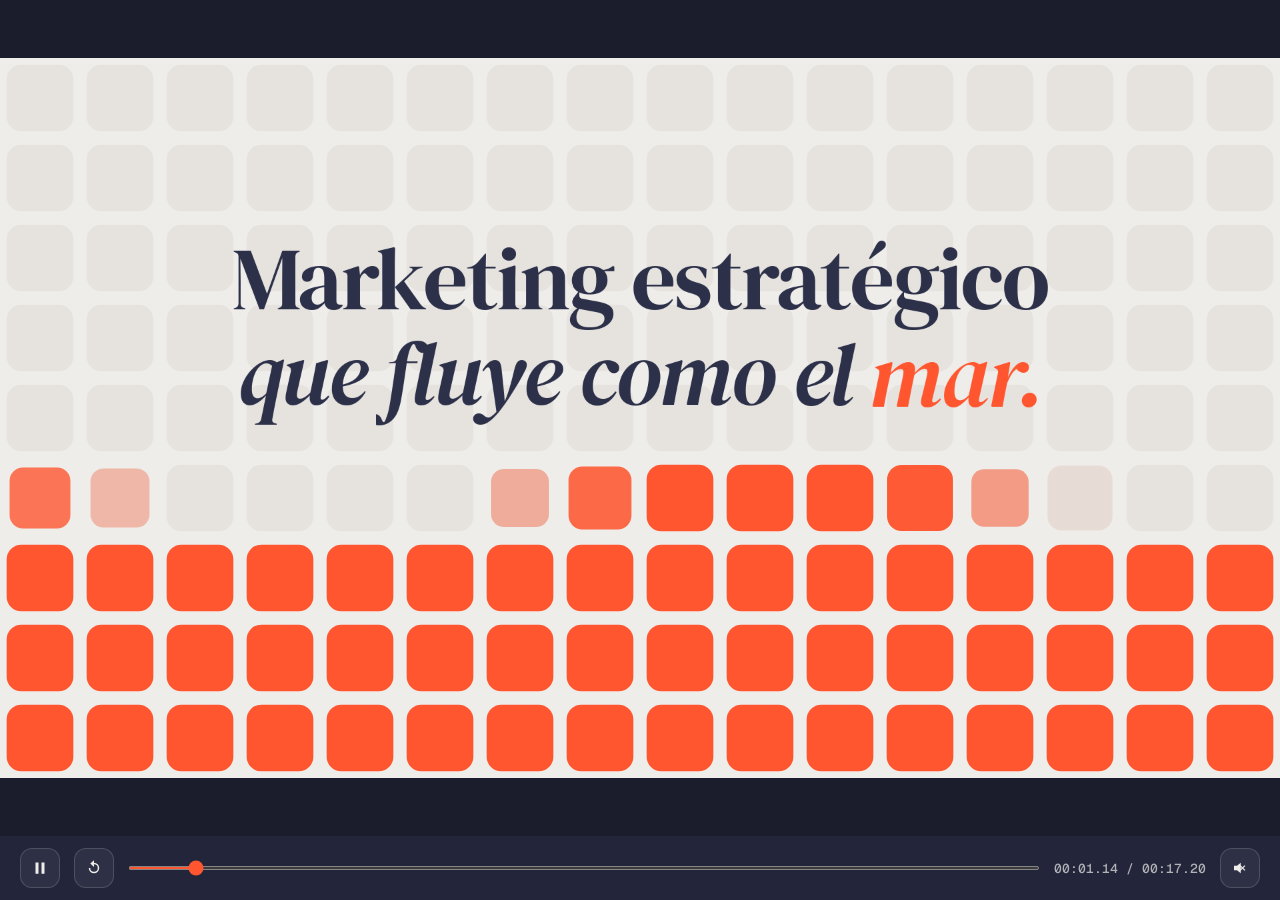
==== commit 2f327b5f: "Add favicon links to reel page" ====
--- a/reel.html
+++ b/reel.html
@@ -4,6 +4,8 @@
 <meta charset="utf-8">
 <meta name="viewport" content="width=device-width, initial-scale=1">
 <title>Mares — Reel 2026</title>
+<link rel="icon" type="image/svg+xml" href="assets/favicon.svg?v=2">
+<link rel="apple-touch-icon" href="apple-touch-icon.png">
 <link rel="preconnect" href="https://fonts.googleapis.com">
 <link rel="preconnect" href="https://fonts.gstatic.com" crossorigin>
 <link href="https://fonts.googleapis.com/css2?family=DM+Serif+Display:ital@0;1&family=Geist+Mono:wght@400;500&family=Inter:wght@400;500;600;700&display=block" rel="stylesheet">
